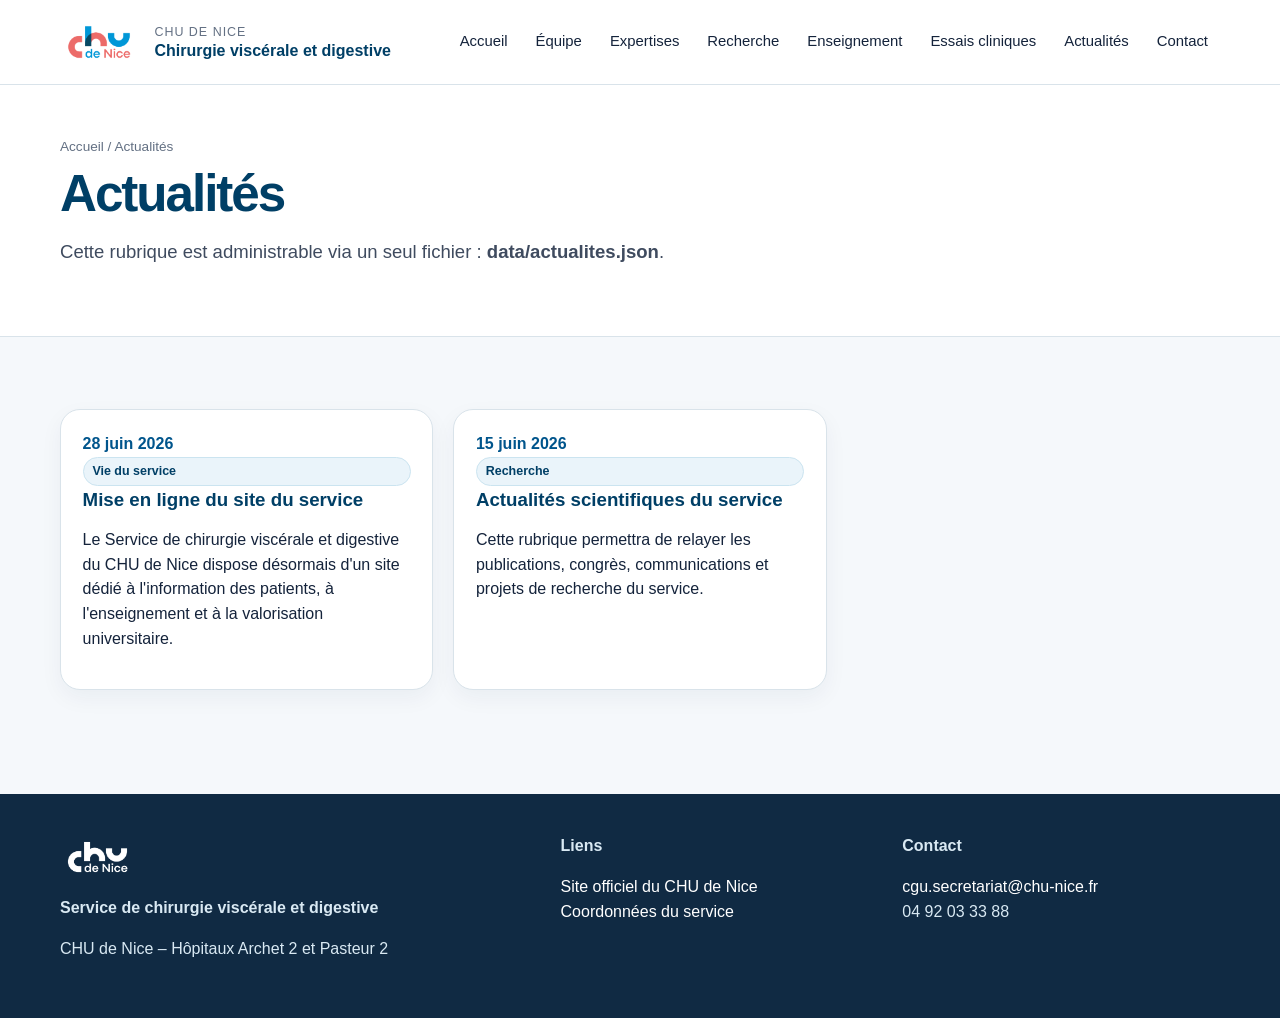
==== pages/actualites.html @ 069d06c1 "Add files via upload" ====
<!doctype html><html lang="fr"><head><meta charset="utf-8"><meta name="viewport" content="width=device-width,initial-scale=1"><title>Actualités – CHU de Nice</title><meta name="description" content="Service de chirurgie viscérale et digestive du CHU de Nice – Hôpitaux Archet 2 et Pasteur 2."><link rel="stylesheet" href="../css/styles.css"><link rel="icon" href="../assets/logos/logo-chu-nice.png"></head><body><a class="skip" href="#contenu">Aller au contenu</a>
<header class="topbar">
  <div class="container header">
    <a class="brand" href="../index.html" aria-label="Accueil">
      <img class="chu-logo" src="../assets/logos/logo-chu-nice.png" alt="CHU de Nice">
      <div><div class="brand-text">CHU de Nice</div><div class="brand-name">Chirurgie viscérale et digestive</div></div>
    </a>
    <button class="menu-toggle" type="button">Menu</button>
    <nav class="nav" aria-label="Navigation principale">
      <a href="../index.html">Accueil</a>
      <a href="../pages/equipe.html">Équipe</a>
      <a href="../pages/expertises.html">Expertises</a>
      <a href="../pages/recherche.html">Recherche</a>
      <a href="../pages/enseignement.html">Enseignement</a>
      <a href="../pages/essais.html">Essais cliniques</a>
      <a href="../pages/actualites.html">Actualités</a>
      <a href="../pages/contact.html">Contact</a>
    </nav>
  </div>
</header><main id="contenu"><section class="page-hero"><div class="container"><div class="breadcrumbs">Accueil / Actualités</div><h1>Actualités</h1><p class="lead">Cette rubrique est administrable via un seul fichier : <strong>data/actualites.json</strong>.</p></div></section><section class="section"><div class="container"><div class="grid three" data-render="actualites"></div></div></section></main><footer class="footer"><div class="container footer-grid"><div><img class="footer-logo" src="../assets/logos/logo-chu-nice.png" alt="CHU de Nice"><strong>Service de chirurgie viscérale et digestive</strong><p>CHU de Nice – Hôpitaux Archet 2 et Pasteur 2</p></div><div><strong>Liens</strong><p><a href="https://www.chu-nice.fr" target="_blank" rel="noopener">Site officiel du CHU de Nice</a><br><a href="../pages/contact.html">Coordonnées du service</a></p></div><div><strong>Contact</strong><p><a href="mailto:cgu.secretariat@chu-nice.fr">cgu.secretariat@chu-nice.fr</a><br>04 92 03 33 88</p></div></div></footer><script src="../js/app.js"></script></body></html>
---- css/styles.css ----
:root{
  --chu-blue:#00558c;
  --chu-blue-dark:#003f66;
  --chu-cyan:#00a3c8;
  --chu-green:#7ab51d;
  --ink:#14233b;
  --muted:#637083;
  --line:#d9e3ea;
  --bg:#f5f8fb;
  --card:#ffffff;
  --shadow:0 18px 45px rgba(10,43,74,.10);
  --radius:20px;
}
*{box-sizing:border-box}
html{scroll-behavior:smooth}
body{margin:0;font-family:Arial,Helvetica,sans-serif;color:var(--ink);background:var(--bg);line-height:1.55}
a{color:var(--chu-blue);text-decoration:none}a:hover{text-decoration:underline}
img{max-width:100%;display:block}.container{width:min(1160px,92vw);margin:0 auto}.skip{position:absolute;left:-9999px}.skip:focus{left:1rem;top:1rem;background:#fff;padding:.75rem;z-index:10}
.topbar{background:#fff;border-bottom:1px solid var(--line);position:sticky;top:0;z-index:20}.header{height:84px;display:flex;align-items:center;justify-content:space-between;gap:1rem}.brand{display:flex;align-items:center;gap:1rem}.chu-logo{height:48px;width:auto}.brand-text{font-size:.78rem;color:var(--muted);text-transform:uppercase;letter-spacing:.08em}.brand-name{font-weight:800;color:var(--chu-blue-dark);line-height:1.15}.nav{display:flex;align-items:center;gap:.25rem;flex-wrap:wrap;justify-content:flex-end}.nav a{font-size:.93rem;color:var(--ink);padding:.55rem .75rem;border-radius:999px}.nav a:hover,.nav a.active{background:#eaf4fa;text-decoration:none;color:var(--chu-blue-dark)}.menu-toggle{display:none;border:1px solid var(--line);background:#fff;border-radius:10px;padding:.5rem .75rem}
.hero{background:linear-gradient(130deg,#fff 0%,#f8fbfd 45%,#e8f5fa 100%);border-bottom:1px solid var(--line)}.hero-grid{display:grid;grid-template-columns:1.05fr .95fr;gap:2.5rem;align-items:center;padding:4.5rem 0}.service-logo{width:210px;border-radius:14px;box-shadow:var(--shadow);margin-bottom:1.4rem}.kicker{font-size:.84rem;text-transform:uppercase;letter-spacing:.12em;font-weight:800;color:var(--chu-blue)}h1{font-size:clamp(2.3rem,5vw,4.6rem);line-height:.98;margin:.55rem 0 1rem;color:var(--chu-blue-dark);font-weight:900;letter-spacing:-.04em}h2{font-size:clamp(1.8rem,3vw,2.7rem);line-height:1.05;margin:0 0 .8rem;color:var(--chu-blue-dark)}h3{margin:.2rem 0 .6rem;color:var(--chu-blue-dark);line-height:1.2}.lead{font-size:1.16rem;color:#3f4b5f;max-width:62ch}.actions{display:flex;gap:.8rem;flex-wrap:wrap;margin-top:1.5rem}.btn{display:inline-flex;align-items:center;justify-content:center;border-radius:999px;padding:.78rem 1rem;font-weight:800;border:1px solid transparent}.btn.primary{background:var(--chu-blue);color:#fff}.btn.secondary{background:#fff;color:var(--chu-blue-dark);border-color:var(--line)}.btn.ghost{background:#eef7fb;color:var(--chu-blue-dark)}.btn:hover{text-decoration:none;filter:brightness(.98)}.team-photo-card{background:#fff;border-radius:28px;padding:.7rem;box-shadow:var(--shadow);position:relative}.team-photo-card img{width:100%;aspect-ratio:4/3;object-fit:cover;border-radius:22px}.caption{font-size:.85rem;color:var(--muted);margin:.7rem .4rem .2rem}
.section{padding:4.5rem 0}.section.alt{background:#fff}.section-head{display:flex;align-items:end;justify-content:space-between;gap:1.5rem;margin-bottom:2rem}.section-head p{max-width:62ch;color:var(--muted);margin:.3rem 0 0}.grid{display:grid;gap:1.25rem}.grid.three{grid-template-columns:repeat(3,1fr)}.grid.two{grid-template-columns:repeat(2,1fr)}.card{background:var(--card);border:1px solid var(--line);border-radius:var(--radius);padding:1.35rem;box-shadow:0 8px 22px rgba(10,43,74,.05)}.card strong{color:var(--chu-blue-dark)}.tags{display:flex;flex-wrap:wrap;gap:.45rem;margin:.85rem 0}.tag{font-size:.78rem;background:#eaf4fa;color:var(--chu-blue-dark);border:1px solid #cbe4f0;border-radius:999px;padding:.25rem .55rem;font-weight:700}.stat{border-left:6px solid var(--chu-cyan)}.stat .num{font-size:2rem;font-weight:900;color:var(--chu-blue-dark)}
.page-hero{padding:3.2rem 0;background:#fff;border-bottom:1px solid var(--line)}.page-hero h1{font-size:clamp(2.1rem,4vw,3.6rem)}.breadcrumbs{font-size:.85rem;color:var(--muted);margin-bottom:.75rem}.person-card{display:grid;grid-template-columns:110px 1fr;gap:1rem}.avatar{width:110px;height:110px;border-radius:18px;object-fit:cover;background:linear-gradient(135deg,#dfeef5,#fff);border:1px solid var(--line)}.avatar.missing{display:flex;align-items:center;justify-content:center;color:var(--chu-blue);font-weight:900;font-size:2rem}.person-actions{display:flex;gap:.5rem;flex-wrap:wrap;margin-top:.9rem}.small{font-size:.9rem;color:var(--muted)}
.news-card time{font-weight:800;color:var(--chu-blue)}.trial-status{display:inline-flex;border-radius:999px;padding:.25rem .55rem;background:#eaf7e8;color:#2c6b16;font-weight:800;font-size:.82rem}.contact-unit h3{margin-bottom:.2rem}.contact-line{display:grid;grid-template-columns:130px 1fr;gap:.75rem;border-top:1px solid #edf2f5;padding:.55rem 0}.contact-line:first-of-type{border-top:0}.footer{background:#102a43;color:#d9e9f3;padding:2.5rem 0;margin-top:2rem}.footer a{color:#fff}.footer-grid{display:grid;grid-template-columns:1.2fr .8fr .8fr;gap:1.5rem}.footer-logo{height:46px;width:auto;margin-bottom:1rem;filter:brightness(0) invert(1)}
.placeholder-note{display:none}.json-help{background:#f2f7fb;border:1px dashed #aacbdc;border-radius:16px;padding:1rem;color:#405065;font-size:.93rem}
@media(max-width:900px){.header{height:auto;padding:1rem 0;align-items:flex-start}.menu-toggle{display:block}.nav{display:none;width:100%;padding:.75rem 0}.nav.open{display:flex}.brand{flex:1}.hero-grid,.grid.three,.grid.two,.footer-grid{grid-template-columns:1fr}.hero-grid{padding:3rem 0}.section-head{display:block}.person-card{grid-template-columns:1fr}.service-logo{width:170px}.team-photo-card img{aspect-ratio:16/10}.contact-line{grid-template-columns:1fr;gap:.1rem}}
@media print{.topbar,.actions,.btn,.footer{display:none}.section{padding:1rem 0}.card{box-shadow:none}}
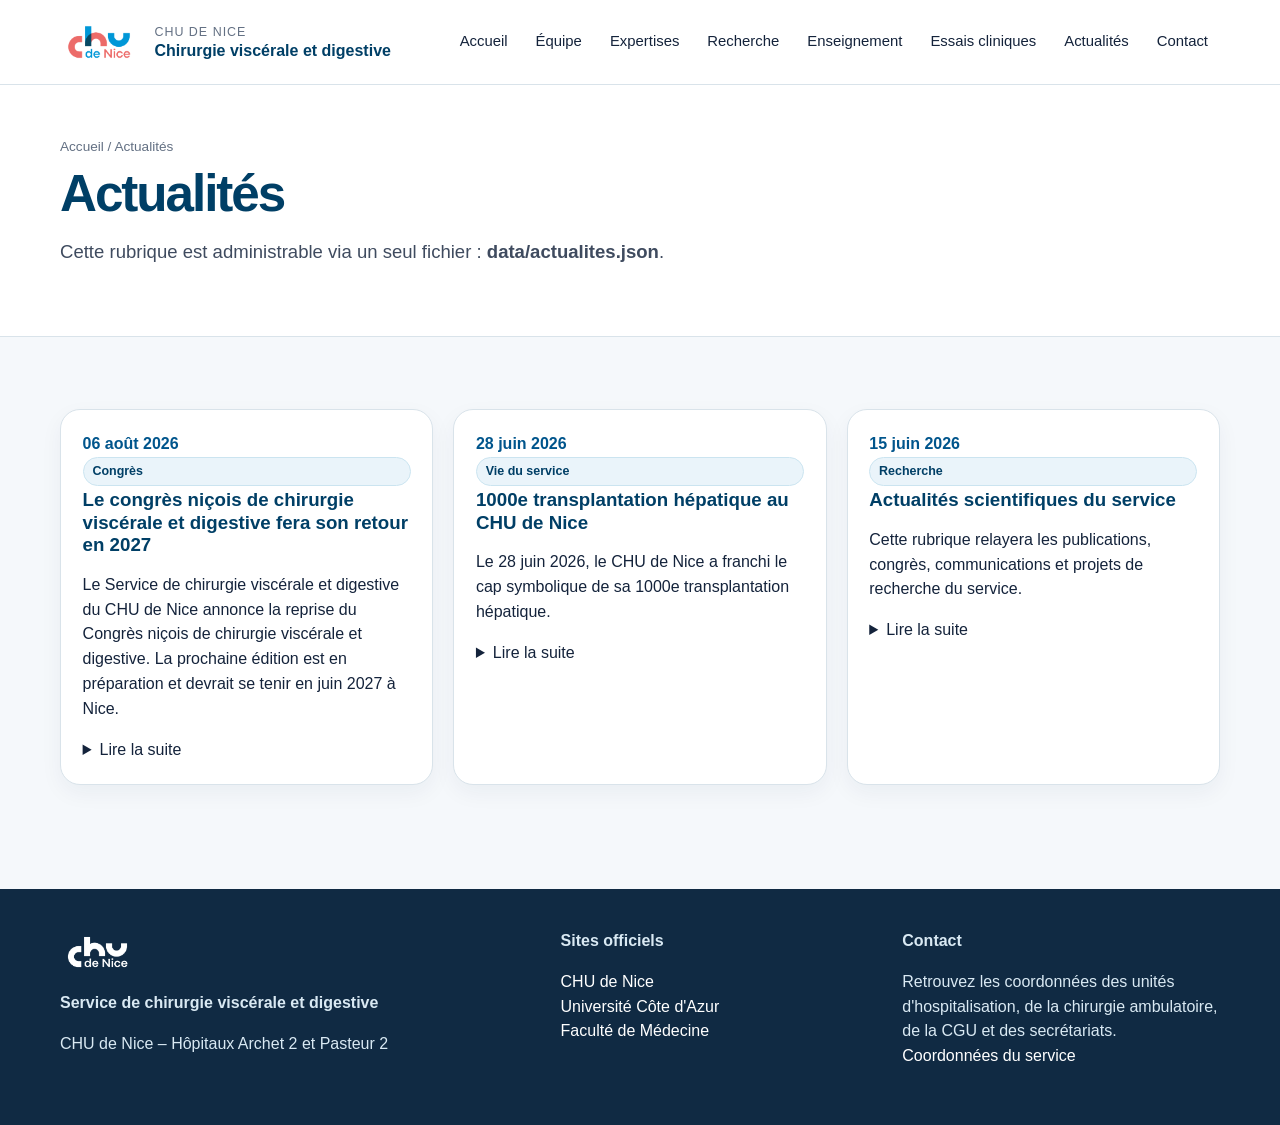
==== commit a2330e28: "Add files via upload" ====
--- a/pages/actualites.html
+++ b/pages/actualites.html
@@ -17,4 +17,27 @@
       <a href="../pages/contact.html">Contact</a>
     </nav>
   </div>
-</header><main id="contenu"><section class="page-hero"><div class="container"><div class="breadcrumbs">Accueil / Actualités</div><h1>Actualités</h1><p class="lead">Cette rubrique est administrable via un seul fichier : <strong>data/actualites.json</strong>.</p></div></section><section class="section"><div class="container"><div class="grid three" data-render="actualites"></div></div></section></main><footer class="footer"><div class="container footer-grid"><div><img class="footer-logo" src="../assets/logos/logo-chu-nice.png" alt="CHU de Nice"><strong>Service de chirurgie viscérale et digestive</strong><p>CHU de Nice – Hôpitaux Archet 2 et Pasteur 2</p></div><div><strong>Liens</strong><p><a href="https://www.chu-nice.fr" target="_blank" rel="noopener">Site officiel du CHU de Nice</a><br><a href="../pages/contact.html">Coordonnées du service</a></p></div><div><strong>Contact</strong><p><a href="mailto:cgu.secretariat@chu-nice.fr">cgu.secretariat@chu-nice.fr</a><br>04 92 03 33 88</p></div></div></footer><script src="../js/app.js"></script></body></html>
+</header><main id="contenu"><section class="page-hero"><div class="container"><div class="breadcrumbs">Accueil / Actualités</div><h1>Actualités</h1><p class="lead">Cette rubrique est administrable via un seul fichier : <strong>data/actualites.json</strong>.</p></div></section><section class="section"><div class="container"><div class="grid three" data-render="actualites"></div></div></section></main><footer class="footer">
+  <div class="container footer-grid">
+    <div>
+      <img class="footer-logo" src="../assets/logos/logo-chu-nice.png" alt="CHU de Nice">
+      <strong>Service de chirurgie viscérale et digestive</strong>
+      <p>CHU de Nice – Hôpitaux Archet 2 et Pasteur 2</p>
+    </div>
+    <div>
+      <strong>Sites officiels</strong>
+      <p>
+        <a href="https://www.chu-nice.fr" target="_blank" rel="noopener">CHU de Nice</a><br>
+        <a href="https://univ-cotedazur.fr/" target="_blank" rel="noopener">Université Côte d'Azur</a><br>
+        <a href="https://medecine.univ-cotedazur.fr/" target="_blank" rel="noopener">Faculté de Médecine</a>
+      </p>
+    </div>
+    <div>
+      <strong>Contact</strong>
+      <p>
+        Retrouvez les coordonnées des unités d'hospitalisation, de la chirurgie ambulatoire, de la CGU et des secrétariats.<br>
+        <a href="contact.html">Coordonnées du service</a>
+      </p>
+    </div>
+  </div>
+</footer><script src="../js/app.js"></script></body></html>
--- a/css/styles.css
+++ b/css/styles.css
@@ -24,3 +24,6 @@
 .placeholder-note{display:none}.json-help{background:#f2f7fb;border:1px dashed #aacbdc;border-radius:16px;padding:1rem;color:#405065;font-size:.93rem}
 @media(max-width:900px){.header{height:auto;padding:1rem 0;align-items:flex-start}.menu-toggle{display:block}.nav{display:none;width:100%;padding:.75rem 0}.nav.open{display:flex}.brand{flex:1}.hero-grid,.grid.three,.grid.two,.footer-grid{grid-template-columns:1fr}.hero-grid{padding:3rem 0}.section-head{display:block}.person-card{grid-template-columns:1fr}.service-logo{width:170px}.team-photo-card img{aspect-ratio:16/10}.contact-line{grid-template-columns:1fr;gap:.1rem}}
 @media print{.topbar,.actions,.btn,.footer{display:none}.section{padding:1rem 0}.card{box-shadow:none}}
+
+/* Actualités enrichies */
+.news-card{overflow:hidden}.news-image{width:100%;aspect-ratio:16/9;object-fit:cover;border-radius:18px;margin-bottom:1rem;border:1px solid var(--line)}.news-meta{display:flex;align-items:center;gap:.6rem;flex-wrap:wrap;margin-bottom:.75rem}.news-more{margin-top:1rem;border-top:1px solid var(--line);padding-top:.85rem}.news-more summary{cursor:pointer;font-weight:800;color:var(--chu-blue-dark)}.news-more p{margin:.75rem 0 0}.tag-vie-du-service{background:#eaf4fa;color:#0b4f71}.tag-recherche{background:#eaf7e8;color:#2c6b16}.tag-enseignement{background:#fff3df;color:#8a4b00}.tag-essai-clinique{background:#fce8e6;color:#9b1c1c}.tag-distinction{background:#f1e9ff;color:#5b2ca0}
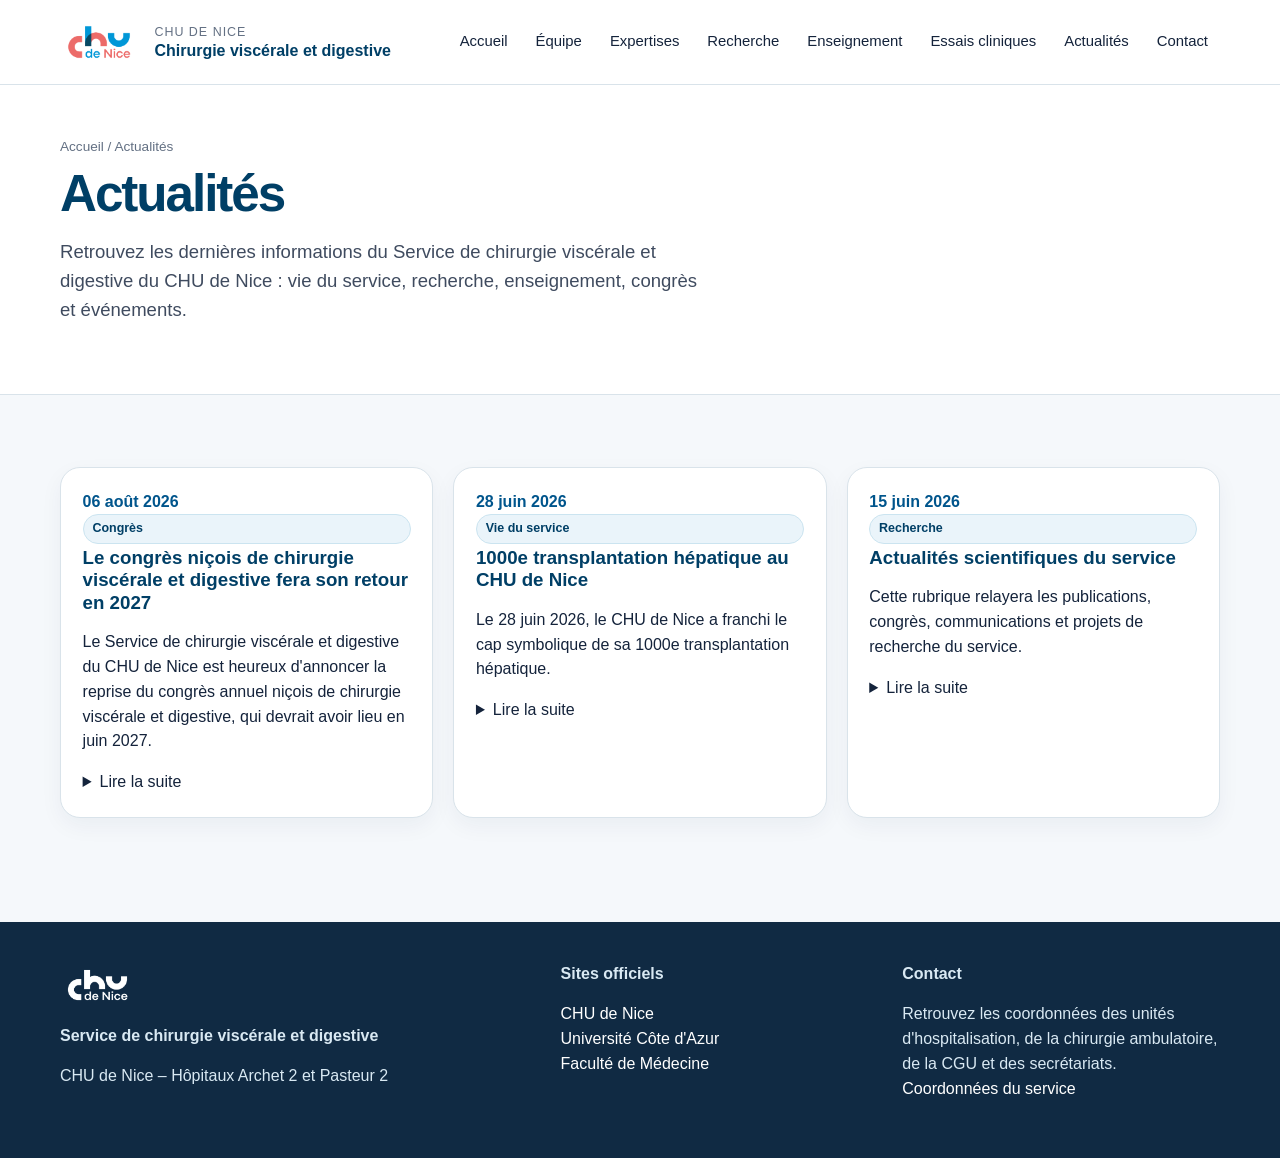
==== commit 953e94ac: "Update actualites.html" ====
--- a/pages/actualites.html
+++ b/pages/actualites.html
@@ -1,11 +1,31 @@
-<!doctype html><html lang="fr"><head><meta charset="utf-8"><meta name="viewport" content="width=device-width,initial-scale=1"><title>Actualités – CHU de Nice</title><meta name="description" content="Service de chirurgie viscérale et digestive du CHU de Nice – Hôpitaux Archet 2 et Pasteur 2."><link rel="stylesheet" href="../css/styles.css"><link rel="icon" href="../assets/logos/logo-chu-nice.png"></head><body><a class="skip" href="#contenu">Aller au contenu</a>
+<!doctype html>
+<html lang="fr">
+<head>
+<meta charset="utf-8">
+<meta name="viewport" content="width=device-width,initial-scale=1">
+<title>Actualités – CHU de Nice</title>
+<meta name="description" content="Service de chirurgie viscérale et digestive du CHU de Nice – Hôpitaux Archet 2 et Pasteur 2.">
+<link rel="stylesheet" href="../css/styles.css">
+<link rel="icon" href="../assets/logos/logo-chu-nice.png">
+</head>
+
+<body>
+
+<a class="skip" href="#contenu">Aller au contenu</a>
+
 <header class="topbar">
   <div class="container header">
+
     <a class="brand" href="../index.html" aria-label="Accueil">
       <img class="chu-logo" src="../assets/logos/logo-chu-nice.png" alt="CHU de Nice">
-      <div><div class="brand-text">CHU de Nice</div><div class="brand-name">Chirurgie viscérale et digestive</div></div>
+      <div>
+        <div class="brand-text">CHU de Nice</div>
+        <div class="brand-name">Chirurgie viscérale et digestive</div>
+      </div>
     </a>
+
     <button class="menu-toggle" type="button">Menu</button>
+
     <nav class="nav" aria-label="Navigation principale">
       <a href="../index.html">Accueil</a>
       <a href="../pages/equipe.html">Équipe</a>
@@ -16,14 +36,45 @@
       <a href="../pages/actualites.html">Actualités</a>
       <a href="../pages/contact.html">Contact</a>
     </nav>
+
   </div>
-</header><main id="contenu"><section class="page-hero"><div class="container"><div class="breadcrumbs">Accueil / Actualités</div><h1>Actualités</h1><p class="lead">Cette rubrique est administrable via un seul fichier : <strong>data/actualites.json</strong>.</p></div></section><section class="section"><div class="container"><div class="grid three" data-render="actualites"></div></div></section></main><footer class="footer">
+</header>
+
+<main id="contenu">
+
+<section class="page-hero">
+  <div class="container">
+
+    <div class="breadcrumbs">
+      Accueil / Actualités
+    </div>
+
+    <h1>Actualités</h1>
+
+    <p class="lead">
+      Retrouvez les dernières informations du Service de chirurgie viscérale et digestive du CHU de Nice : vie du service, recherche, enseignement, congrès et événements.
+    </p>
+
+  </div>
+</section>
+
+<section class="section">
+  <div class="container">
+    <div class="grid three" data-render="actualites"></div>
+  </div>
+</section>
+
+</main>
+
+<footer class="footer">
   <div class="container footer-grid">
+
     <div>
       <img class="footer-logo" src="../assets/logos/logo-chu-nice.png" alt="CHU de Nice">
       <strong>Service de chirurgie viscérale et digestive</strong>
       <p>CHU de Nice – Hôpitaux Archet 2 et Pasteur 2</p>
     </div>
+
     <div>
       <strong>Sites officiels</strong>
       <p>
@@ -32,6 +83,7 @@
         <a href="https://medecine.univ-cotedazur.fr/" target="_blank" rel="noopener">Faculté de Médecine</a>
       </p>
     </div>
+
     <div>
       <strong>Contact</strong>
       <p>
@@ -39,5 +91,11 @@
         <a href="contact.html">Coordonnées du service</a>
       </p>
     </div>
+
   </div>
-</footer><script src="../js/app.js"></script></body></html>
+</footer>
+
+<script src="../js/app.js"></script>
+
+</body>
+</html>
